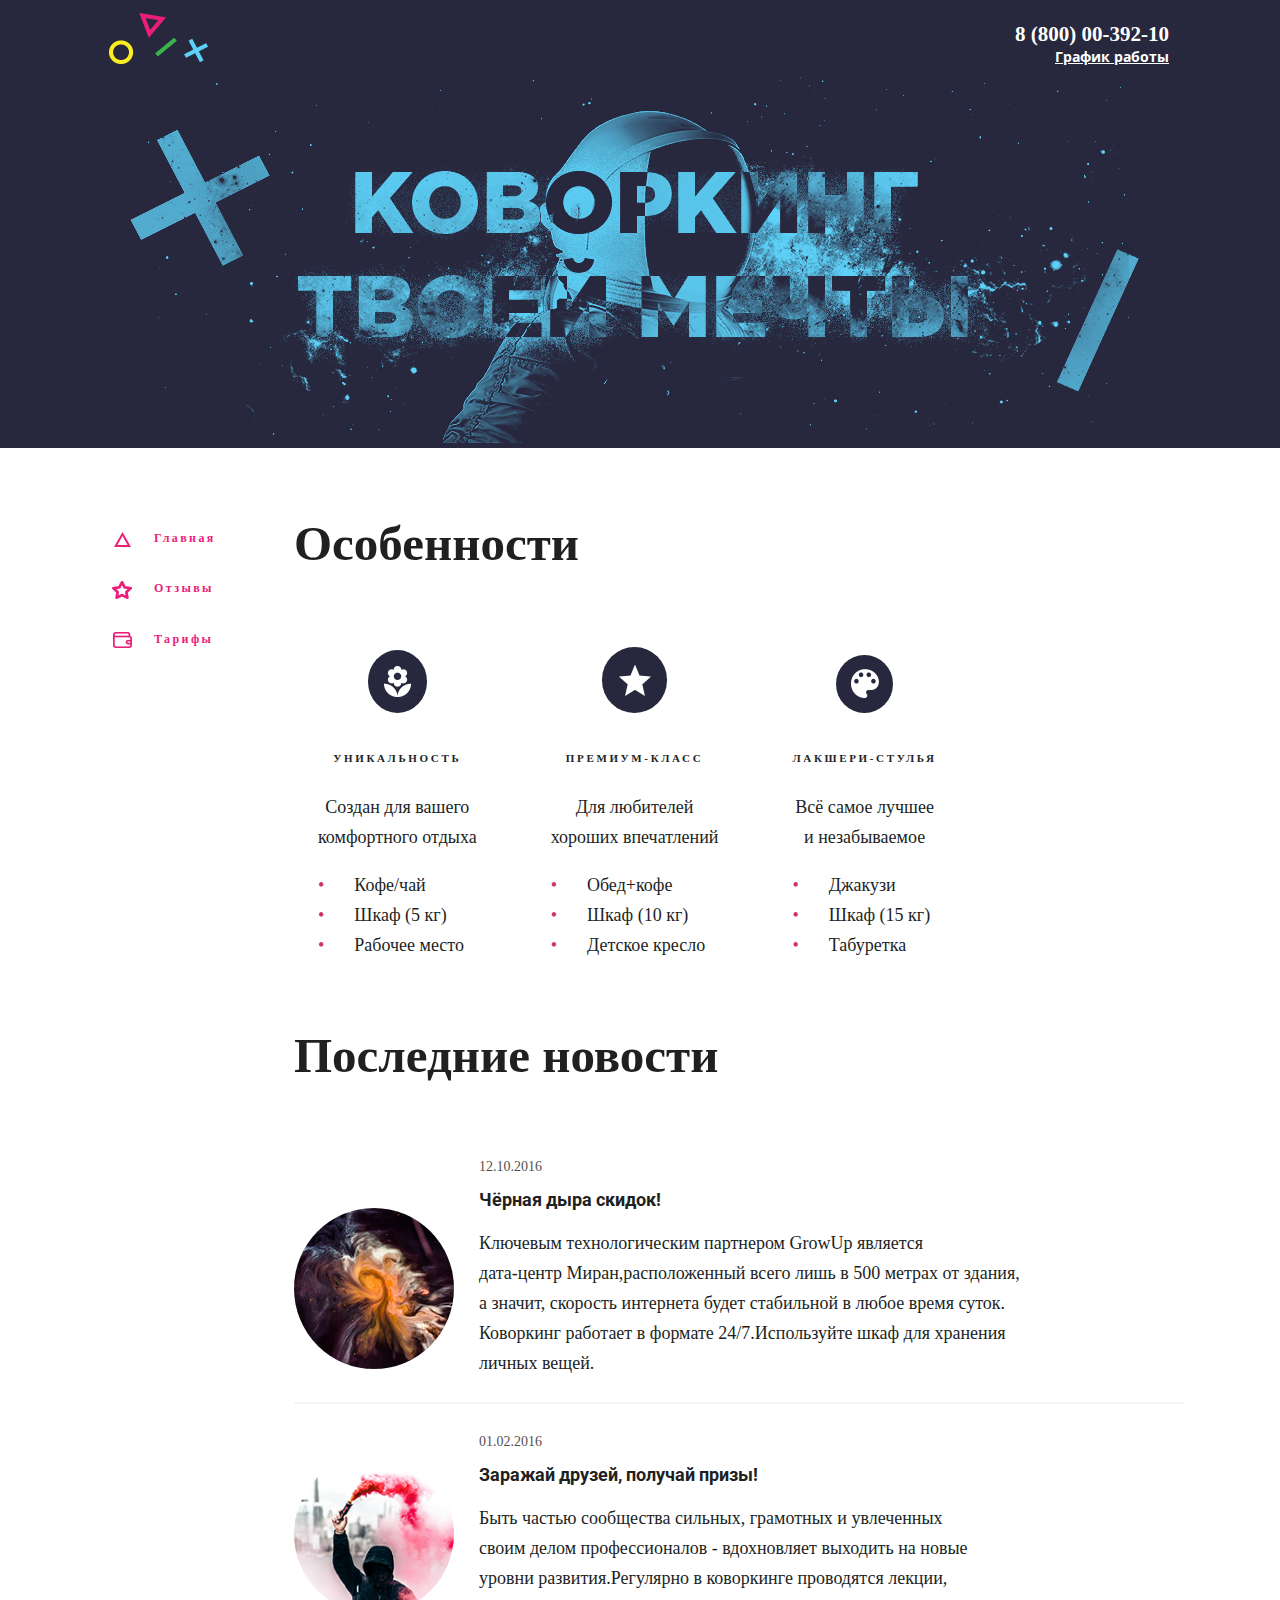
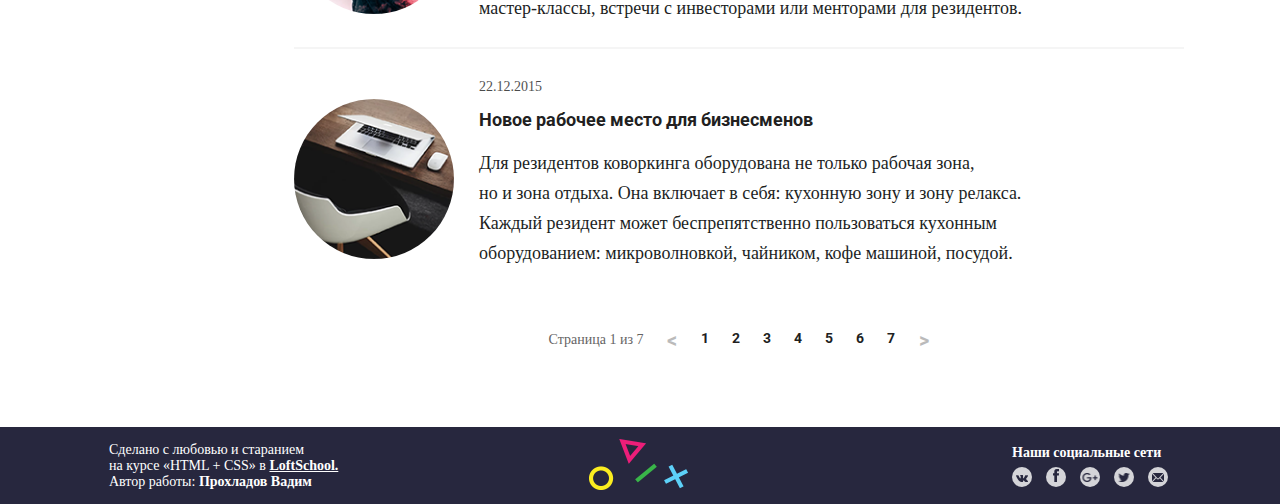
==== index.html @ 655ff0ff "Сверстал корректнее блок 'Особенености', шрифты подкл." ====
<!DOCTYPE html>
<html lang="ru">
<head>
	<meta charset="UTF-8">
	<link rel="stylesheet" href="main.css">
	<link href="https://fonts.googleapis.com/css?family=Open+Sans:400,700|Roboto:300,700&display=swap" rel="stylesheet">
	<link rel="stylesheet" href="fonts/GothaProBol.otf">
	<link rel="stylesheet" href="fonts/GothamProLight.ttf">
	
	<title>Coworking</title>
</head>
<body>
	<div class="wrapper">
		<!-- Начало хэдера -->
		<header class="header">

		<div class="container">

			<a href="" class="logo">
				<img src="img/logo-fig.png" alt="logo_gigure" class="header__logo">
			</a>

			<address class="contact-information">
				<div class="contact-information__phone">8 (800) 00-392-10</div>
				<div class="contact-information__schedule-work"><a href="#">График работы</a></div>
			</address>
			
			<div class="dream-preview">
				<img src="img/Banner.png" alt="picture_your_dream" class="dream-preview__picture">
			</div>

		</div>

		</header>
		<!-- Конец хэдера -->

		<div class="maincontent">
			<div class="container">
				<!-- Начало сайдбара -->
				<aside class="sidebar">
					<nav class="menu">
						<ul class="menu__list">
							<li class="menu__item"><a href="#" class="menu__text menu__text--icon--triangle">Главная</a></li>
							<li class="menu__item"><a href="#" class="menu__text menu__text--icon--star">Отзывы</a></li>
							<li class="menu__item"><a href="#" class="menu__text menu__text--icon--wallet">Тарифы</a></li>
						</ul>
					</nav>
				</aside>
				<!-- Конец сайдбара -->

				<div class="page">
					
					<!-- Секция Особенностей начало -->
					<div class="features">
						<h3 class="features__title title">Особенности</h3>


						<ul class="features__list">

							<li class="features__item">

								<div class="features__picture">
									<img src="img/flower.png" alt="flower" class="features__picture__icon">
								</div>

								<div class="features__description">
									<h4 class="features__description__subtitle">УНИКАЛЬНОСТЬ</h4>
									<p class="features__description__text">Создан для вашего <br> комфортного отдыха</p>
									<ul>
										<li class="features__description__list">Кофе/чай</li>
										<li class="features__description__list">Шкаф (5 кг)</li>
										<li class="features__description__list">Рабочее место</li>
									</ul>
								</div>

							</li>
							
							<li class="features__item">

									<div class="features__picture">
										<img src="img/star.png" alt="star" class="features__picture__icon">
									</div>
	
									<div class="features__description">
										<h4 class="features__description__subtitle">ПРЕМИУМ-КЛАСС</h4>
										<p class="features__description__text">Для любителей <br> хороших впечатлений</p>
										<ul>	
											<li class="features__description__list">Обед+кофе</li>
											<li class="features__description__list">Шкаф (10 кг)</li>
											<li class="features__description__list">Детское кресло</li>
										</ul>
									</div>
	
								</li>
								
							<li class="features__item">

									<div class="features__picture">
										<img src="img/palette.png" alt="palette" class="features__picture__icon">
									</div>
	
									<div class="features__description">
										<h4 class="features__description__subtitle">ЛАКШЕРИ-СТУЛЬЯ</h4>
										<p class="features__description__text">Всё самое лучшее <br> и незабываемое</p>
									<ul>
										<li class="features__description__list">Джакузи</li>
										<li class="features__description__list">Шкаф (15 кг)</li>
										<li class="features__description__list">Табуретка</li>
									</ul>
									</div>
	
							</li>

						</ul>
					</div>
				


					<!-- Лента новостей начало -->
					<div class="news">
						<h3 class="news__title title">Последние новости</h3>
						<ul class="news__list">

							<li class="news__item">
								<img src="img/news_picture_one.png" alt="black_hole" class="news__picture">
								<div class="news__desc">
									<div class="news__date">12.10.2016</div>
									<h3 class="news__subtitle">Чёрная дыра скидок!</h3>
									<p class="news__text">Ключевым технологическим партнером GrowUp является<br>  дата-центр Миран,расположенный всего лишь в 500 метрах от здания,<br>  а значит,  скорость интернета будет стабильной в любое время суток. <br> Коворкинг работает в формате 24/7.Используйте шкаф для хранения <br> личных вещей.</p>
								</div>
							</li>
							
							<hr class="news__line">

							<li class="news__item">
							<img src="img/news_picture_two.png" alt="smoke" class="news__picture">
							<div class="news__desc">
								<div class="news__date">01.02.2016</div>
								<h3 class="news__subtitle">Заражай друзей, получай призы!</h3>
								<p class="news__text">Быть частью сообщества сильных, грамотных и увлеченных<br>  своим делом профессионалов - вдохновляет выходить на новые<br> уровни развития.Регулярно в коворкинге проводятся лекции,<br> мастер-классы, встречи с инвесторами или менторами для резидентов.</p>
							</div>
							</li>

							<hr class="news__line">

							<li class="news__item">
							<img src="img/news_picture_three.png" alt="work_place" class="news__picture">
							<div class="news__desc">
								<div class="news__date">22.12.2015</div>
								<h3 class="news__subtitle">Новое рабочее место для бизнесменов</h3>
								<p class="news__text">Для резидентов коворкинга оборудована не только рабочая зона,<br> но и зона отдыха. Она включает в себя: кухонную зону и зону релакса.<br>
								Каждый резидент может беспрепятственно пользоваться кухонным<br> оборудованием: микроволновкой, чайником, кофе машиной, посудой.</p>
							</div>
							</li>
						</ul>
					</div>
				<!-- Лента новостей конец -->

					<div class="pagination">
             			<div class="pagination__display">Страница 1 из 7</div>

              			<div class="pagination__controlls">
               				<a href="#" class="pagination__prev"><</a>

               				<ul class="pagination__pages-item">
                  				<li class="pagination__pages-item"><a href="#" class="pagination__pages-link">1</a></li>

                  				<li class="pagination__pages-item">
                    				<a href="#" class="pagination__pages-link">2</a>
                  				</li>

                  				<li class="pagination__pages-item"><a href="#" class="pagination__pages-link">3</a></li>

                  				<li class="pagination__pages-item"><a href="#" class="pagination__pages-link">4</a></li>

                 				<li class="pagination__pages-item"><a href="#" class="pagination__pages-link">5</a></li>

                  				<li class="pagination__pages-item"><a href="#" class="pagination__pages-link">6</a></li>

                  				<li class="pagination__pages-item"><a href="#" class="pagination__pages-link">7</a></li>
                			</ul>
                
                			<a href="#" class="pagination__next">></a>
              			</div>	 

				</div>
			</div>
		</div>
		<!-- Футер сайта начало-->
		<footer class="footer">

			<div class="container">
				<div class="information">
					Сделано с любовью и старанием<br>
					на курсе «HTML + CSS» в <a href="#">LoftSchool.</a><br>
					Автор работы: <span class="information__author">Прохладов Вадим</span>
				</div>
				<a href="#" class="logo_two"><img src="img/logo-fig.png" alt="logo_gigure" class="footer__logo"></a>
				<div class="social">
					<div class="social__title">Наши социальные сети</div>
						<ul class="social__list">
							<li class="social__item"><a href="#" class="social__url"><img src="img/vk.png" alt="vkontakte" class="social_icon"></a></li>
							<li class="social__item"><a href="#" class="social__url"><img src="img/fb.png" alt="facebook" class="social_icon"></a></li>
							<li class="social__item"><a href="#" class="social__url"><img src="img/google.png" alt="google" class="social_icon"></a></li>
							<li class="social__item"><a href="#" class="social__url"><img src="img/twitter.png" alt="twitter" c
							lass="social_icon"></a></li>
							<li class="social__item"><a href="#" class="social__url"><img src="img/mail.png" alt="mail" class="social_icon"></a></li>
						</ul>
				</div>

			</div>

		</footer>
		<!-- Футер сайта конец-->
	</div>
</body>
</html>
---- main.css ----
*{
  margin: 0;
  padding: 0;
  box-sizing: border-box;
}
body{
  margin: 0;
  -webkit-font-smoothing:antialiased;
}
h3{
  margin: 0;
}
.header, .footer{
  background-color: #27273e;
  color: #fff;
}
.wrapper{
  color: #000;
  background-color: #fff;
}
.container{
  width: 1100px;
  margin: 0 auto;
}
.container{
  position: relative;
  min-height: 77px;
}
.logo{
  position: absolute;
  top:13px;
  left:19px;
}
.contact-information{
  position: absolute;
  right: 21px;
  top:22px;
  text-align: right;
  font-style: normal;
}
.contact-information__phone{
  font-family: "Gotham Pro";
  font-size:21px;
  font-weight: bold;
}
.contact-information__schedule-work{
  font-family:"Open Sans";
  font-size: 14px;
  font-weight: bold;
}
.contact-information__schedule-work>a{
  color:#fff;
}
.contact-information__schedule-work>a:hover{
  color:#ec1e79;
}
.dream-preview{
  padding-top: 77px;
}
.page, .sidebar{
  display: inline-block;
  vertical-align: top;
}
.page{
  width: 890px;
}
.sidebar{
  width: 200px;
}
.dream-preview{
  max-width: 100%;
}
.title{
  color:#221f1f;
  font-family: "Gotham Pro";
  font-weight: bold;
  font-size: 49px;
  margin-bottom: 75px;
}
.news__subtitle{
  font-family: "Roboto";
  font-size: 18px;
  color:#221f1f;
  font-weight: bold;
  margin-bottom: 18px;
}
.features{
  padding-top: 67px;
  margin-bottom: 67px;
}
 .features__list{
  color:#221f1f;
  list-style: none; 
}
.features__item{
  text-align: center;
  margin-left: 70px;
  display: inline-block;
}
.features__item:first-child{
  margin-left: 24px;
}
.features__picture{
  background-color: #27273e;
  display: inline-block;
  overflow: hidden;
  border-radius: 50%;
  padding: 10%; 
  margin-bottom: 35px;
}
.features__picture__icon{
  display: block;
  color: #fff;
  background-position: center;
}
.features__description__text{
  font-family: "Gotham Pro";
  font-size: 18px;
  line-height: 30px;
  text-align: center;
  padding: 0px;
  margin-bottom: 18px;
}
.features__description__subtitle{
  font-family: "Gotham Pro";
  font-weight: bold;
  font-size: 11px;
  letter-spacing: 2.64px;
  margin-bottom: 28px;
}
.features__description__list{
  font-family: "Gotham Pro";
  font-size: 18px;
  text-align: left;
  background-position: center;
  list-style: none;
  line-height: 1.67;
}
.features__description__list:before{
  font-size: 18px; 
  color:#cc3366;
  content: "•";
  padding-right: 30px;
}
.news__list{
  margin:0;
  list-style: none;
}
.news__picture{
  border-radius: 50%;
  display: inline-block;
  width: 160px;
}
.news__item{
  display: inline-block;
  min-width:  685px;
}
.news__item:last-child{
  margin-bottom: 60px;
}
.news__date{
  opacity: .7;
  font-family: "Roboto Light";
  font-size: 14px;
  margin-bottom: 14px;

}
.news__desc{
  min-width: 400px;
  display: inline-block;
  margin-left: 21px;
}
.news__text{
  font-family: "Roboto Light";
  font-size: 18px;
  color:#221f1f;
  line-height:30px;
  margin-bottom: 0;
}
.footer{
  background-color: #27273e;
  color: #fff;
}
.footer__logo{
  display: inline-block;
  text-align: center;
}
.social{
  display: inline-block;
}
.menu__text{
  font-family: "Gotham Pro";
  font-weight: bold;
  font-size: 12px;
  letter-spacing: 2.4px;
  text-decoration: none;
  color: #ec1e79;
  transition-duration: 1.0s color;
}
.menu__list{
  margin-top: 80px;
  margin-left: 20px;
  padding-left: 0px;
  list-style: none;
}
.menu__text:before{
  content: "";
  display: inline-block;
  vertical-align: middle;
  width: 24px;
  height: 18px;
  background: no-repeat center center;
  margin-right: 20px;
}
.menu__text--icon--triangle:before{
  transition-duration: .7s;
  background-image: url(img/icon_triangle.png);
}
.menu__text--icon--triangle:hover:before{
  transition-duration: .5s;
  background-image: url(img/icon_triangle-hover.png);
}
.menu__text--icon--star:before{
  transition-duration: .5s;
  background-image: url(img/feed_icon.png);
}
.menu__text--icon--star:hover:before{
  transition-duration: .5s;
  background-image: url(img/feed_icon-hover.png);
}
.menu__text--icon--wallet:hover:before{
  transition-duration: .5s;
  background-image: url(img/icon_wallet-hover.png);
}
.menu__text--icon--wallet:before{
  transition-duration: .5s;
  background-image: url(img/icon_wallet.png);
}
.menu__text:hover{
  text-decoration: underline;
  color: #000000;
  transition-duration: .5s;
}
.menu__item{
  margin-bottom: 30px;
}
.menu__item:last-child{
  margin-bottom: 0px;
}
.pagination{
  text-align: center;
  margin-bottom: 75px;
}
.pagination__display{
  display: inline-block;
  vertical-align: middle;
  font-family: "Roboto Light";
  font-size: 14px;
  color:#656464;

}
.pagination__controlls{
  display: inline-block;
}
.pagination__pages-item{
  display: inline-block;
  font-family:"Roboto";
  font-weight: bold;
  font-size: 14px;
  margin-left: 20px;
}
.pagination__pages-item:first-child{
 margin-left: 0;
}
.pagination__prev{
  margin-left: 20px;
}
.pagination__next{
  margin-left: 20px;
}
.pagination__prev, .pagination__next{
  display: inline-block;
  text-decoration: none;
  font-family:"Roboto";
  font-weight: bold;
  color:#221f1f;
  opacity: .3;
  font-size: 20px;
  vertical-align: middle;
}
.pagination__prev:hover, .pagination__next:hover{
  display: inline-block;
  text-decoration: none;
  font-family:"Roboto";
  font-weight: bold;
  color:#221f1f;
  opacity: 1;
}
.pagination__pagexs-list{
  margin-left:18px;
  padding:0;
}
.pagination__pages-link{
  text-decoration: none;
  color:#221f1f;
}

.pagination__pages-link:hover{
  padding: 15px 18px;
  background-color: #27273e;
  color:#fff;
  border-radius: 4px;
}
.footer{
  min-height: 77px;
}
.information{
  font-family: "Gotham Pro light";
  font-size: 14px;
  position: absolute;
  left: 19px;
  top: 15px;
  display: inline-block;
}
.information>a{

  color:#fff;
  font-weight: bold;
}
.information__author{
  font-weight: bold;
}
.social{
  text-align: left;
  position: absolute;
  right: 22px;
  top:18px;
  font-weight: bold;
}
.social__item{
  position: relative;
  display: inline-block;
}
.logo_two{
  top:12px;
  right: 502px;
  position: absolute;
}
.social__title{
  font-family: "Gotham Pro";
  font-weight: bold;
  font-size: 14px;
  margin-bottom: 6px;

}
.social__item{
  text-align: center;
  margin-left: 10px;
  display: inline-block;
  background-color: #d4d4d8;
  min-height: 20px;
  min-width: 20px;
  border-radius: 50px;
}
.social__item:first-child{
  margin-left: 0px;
}
.social__item:hover{
  background-color: #cc3366;
}
.social__url{
  position: absolute;
  top: 50%;
  left: 50%;
  transform: translate(-50%, -50%);
}
.news__line {
  border: 0px;
  margin-top: 24px;
  height: 2px;
  background-color: #f5f5f5;
  margin-bottom: 30px;
}
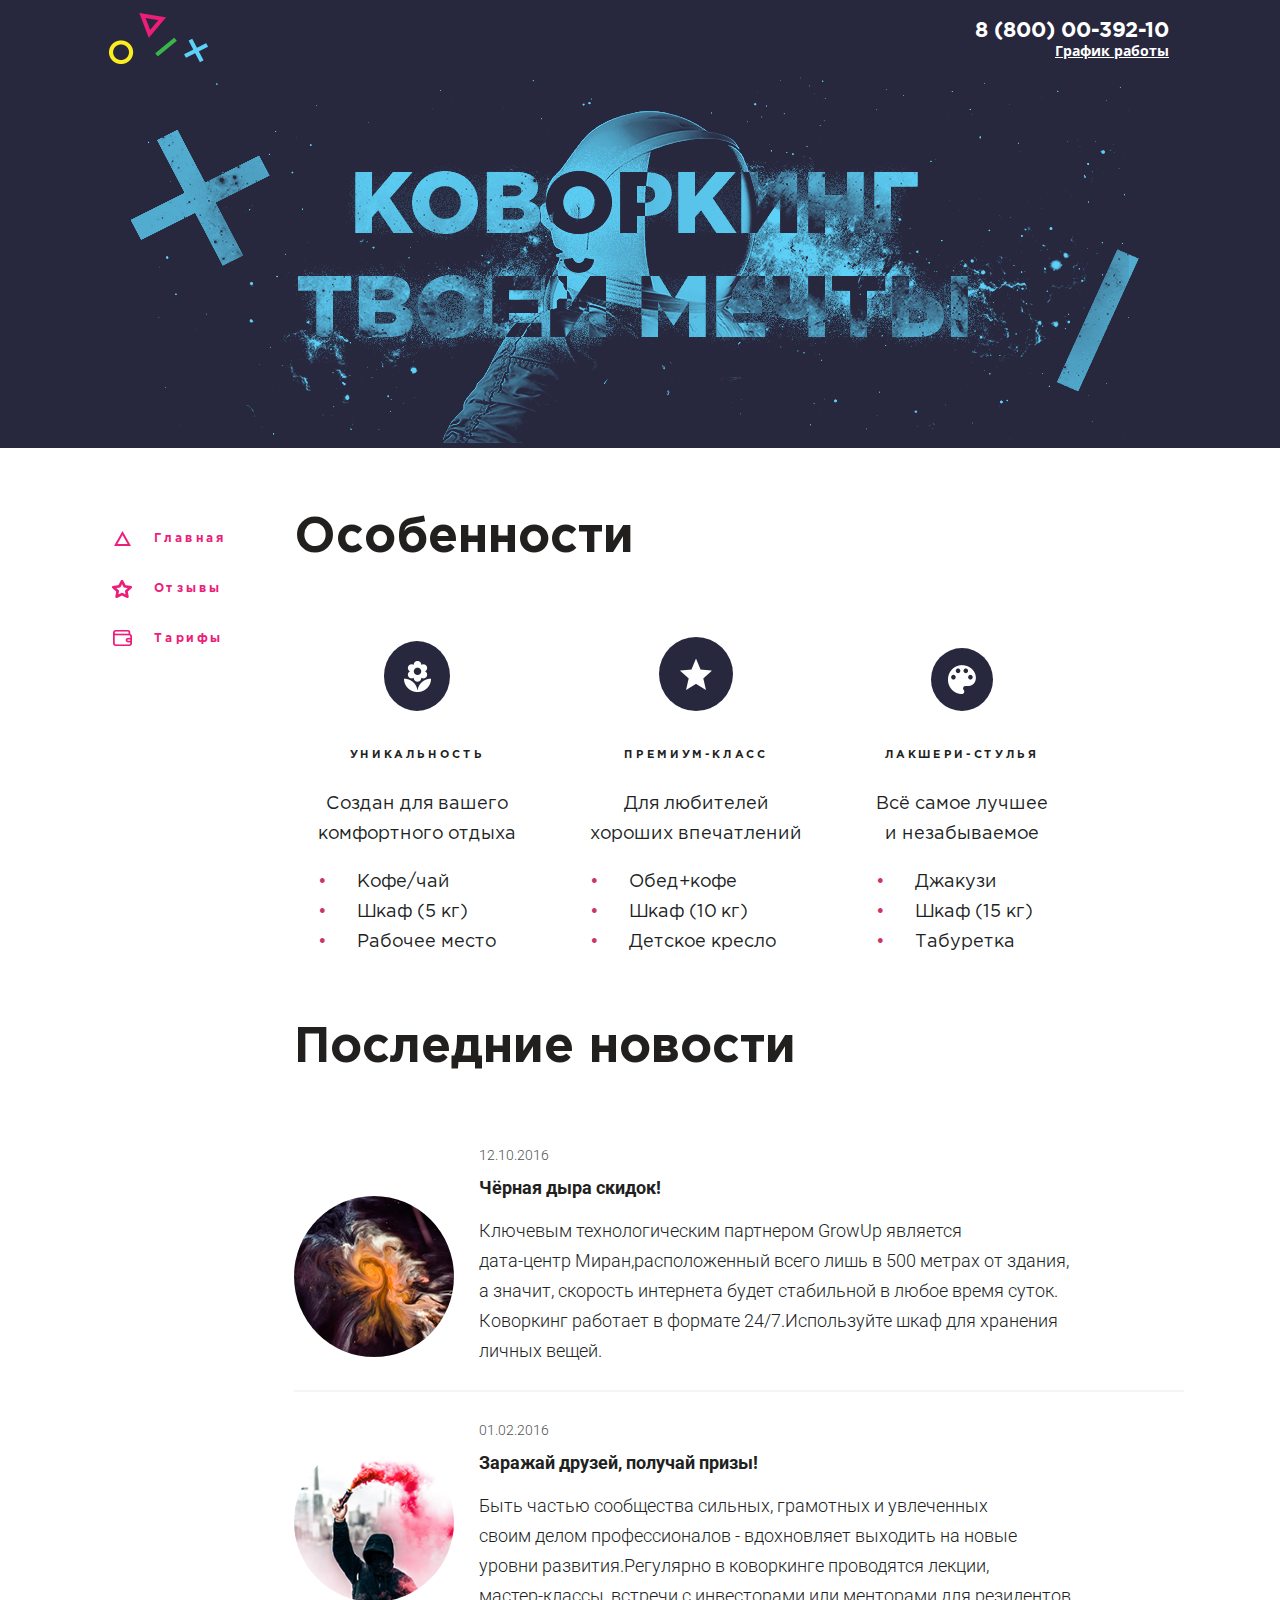
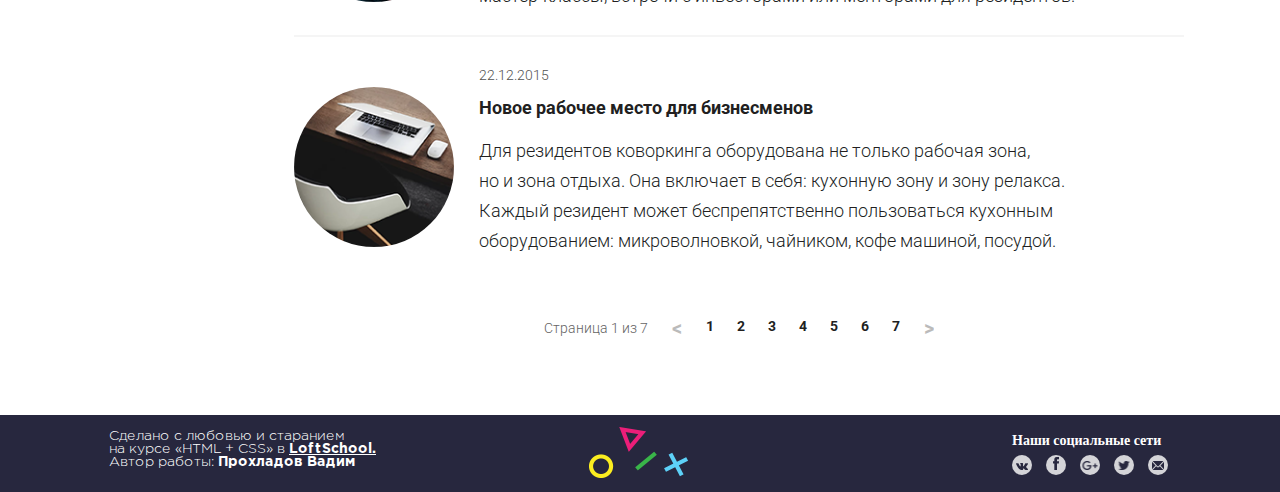
==== commit 5f6b4409: "Редактирование подкл. шрифтов" ====
--- a/index.html
+++ b/index.html
@@ -3,10 +3,7 @@
 <head>
 	<meta charset="UTF-8">
 	<link rel="stylesheet" href="main.css">
-	<link href="https://fonts.googleapis.com/css?family=Open+Sans:400,700|Roboto:300,700&display=swap" rel="stylesheet">
-	<link rel="stylesheet" href="fonts/GothaProBol.otf">
-	<link rel="stylesheet" href="fonts/GothamProLight.ttf">
-	
+	<link href="https://fonts.googleapis.com/css?family=Open+Sans:700|Roboto:300&display=swap" rel="stylesheet">
 	<title>Coworking</title>
 </head>
 <body>
--- a/main.css
+++ b/main.css
@@ -1,3 +1,22 @@
+@font-face {
+	font-family: 'Gotham Pro';
+	src: url('fonts/GothamPro-Bold.woff') format('woff');
+	font-weight: bold;
+	font-style: normal;
+}
+@font-face {
+	font-family: 'Gotham Pro';
+	src: url('fonts/GothamPro-Light.woff') format('woff');
+	font-weight: 300;
+	font-style: normal; 
+}
+@font-face {
+	font-family: 'Gotham Pro';
+	src: url('fonts/GothamPro.woff') format('woff');
+	font-weight: normal;
+	font-style: normal;
+}
+
 *{
   margin: 0;
   padding: 0;
@@ -39,7 +58,7 @@
   font-style: normal;
 }
 .contact-information__phone{
-  font-family: "Gotham Pro";
+  font-family: "Gotham Pro", sans-serif;
   font-size:21px;
   font-weight: bold;
 }
@@ -72,7 +91,7 @@
 }
 .title{
   color:#221f1f;
-  font-family: "Gotham Pro";
+  font-family: "Gotham Pro", sans-serif;
   font-weight: bold;
   font-size: 49px;
   margin-bottom: 75px;
@@ -114,7 +133,7 @@
   background-position: center;
 }
 .features__description__text{
-  font-family: "Gotham Pro";
+  font-family: "Gotham Pro", sans-serif;
   font-size: 18px;
   line-height: 30px;
   text-align: center;
@@ -122,14 +141,14 @@
   margin-bottom: 18px;
 }
 .features__description__subtitle{
-  font-family: "Gotham Pro";
+  font-family: "Gotham Pro", sans-serif;
   font-weight: bold;
   font-size: 11px;
   letter-spacing: 2.64px;
   margin-bottom: 28px;
 }
 .features__description__list{
-  font-family: "Gotham Pro";
+  font-family: "Gotham Pro", sans-serif;
   font-size: 18px;
   text-align: left;
   background-position: center;
@@ -160,7 +179,8 @@
 }
 .news__date{
   opacity: .7;
-  font-family: "Roboto Light";
+  font-family: "Roboto";
+  font-weight: 300;
   font-size: 14px;
   margin-bottom: 14px;
 
@@ -171,7 +191,8 @@
   margin-left: 21px;
 }
 .news__text{
-  font-family: "Roboto Light";
+  font-family: "Roboto";
+  font-weight: 300;
   font-size: 18px;
   color:#221f1f;
   line-height:30px;
@@ -189,7 +210,7 @@
   display: inline-block;
 }
 .menu__text{
-  font-family: "Gotham Pro";
+  font-family: "Gotham Pro", sans-serif;
   font-weight: bold;
   font-size: 12px;
   letter-spacing: 2.4px;
@@ -254,7 +275,8 @@
 .pagination__display{
   display: inline-block;
   vertical-align: middle;
-  font-family: "Roboto Light";
+  font-family: "Roboto";
+  font-weight: 300;
   font-size: 14px;
   color:#656464;
 
@@ -315,7 +337,8 @@
   min-height: 77px;
 }
 .information{
-  font-family: "Gotham Pro light";
+  font-family: "Gotham Pro", sans-serif;
+  font-weight: 300;
   font-size: 14px;
   position: absolute;
   left: 19px;
@@ -347,7 +370,7 @@
   position: absolute;
 }
 .social__title{
-  font-family: "Gotham Pro";
+  font-family: "Gotham Pro, sans-serif";
   font-weight: bold;
   font-size: 14px;
   margin-bottom: 6px;
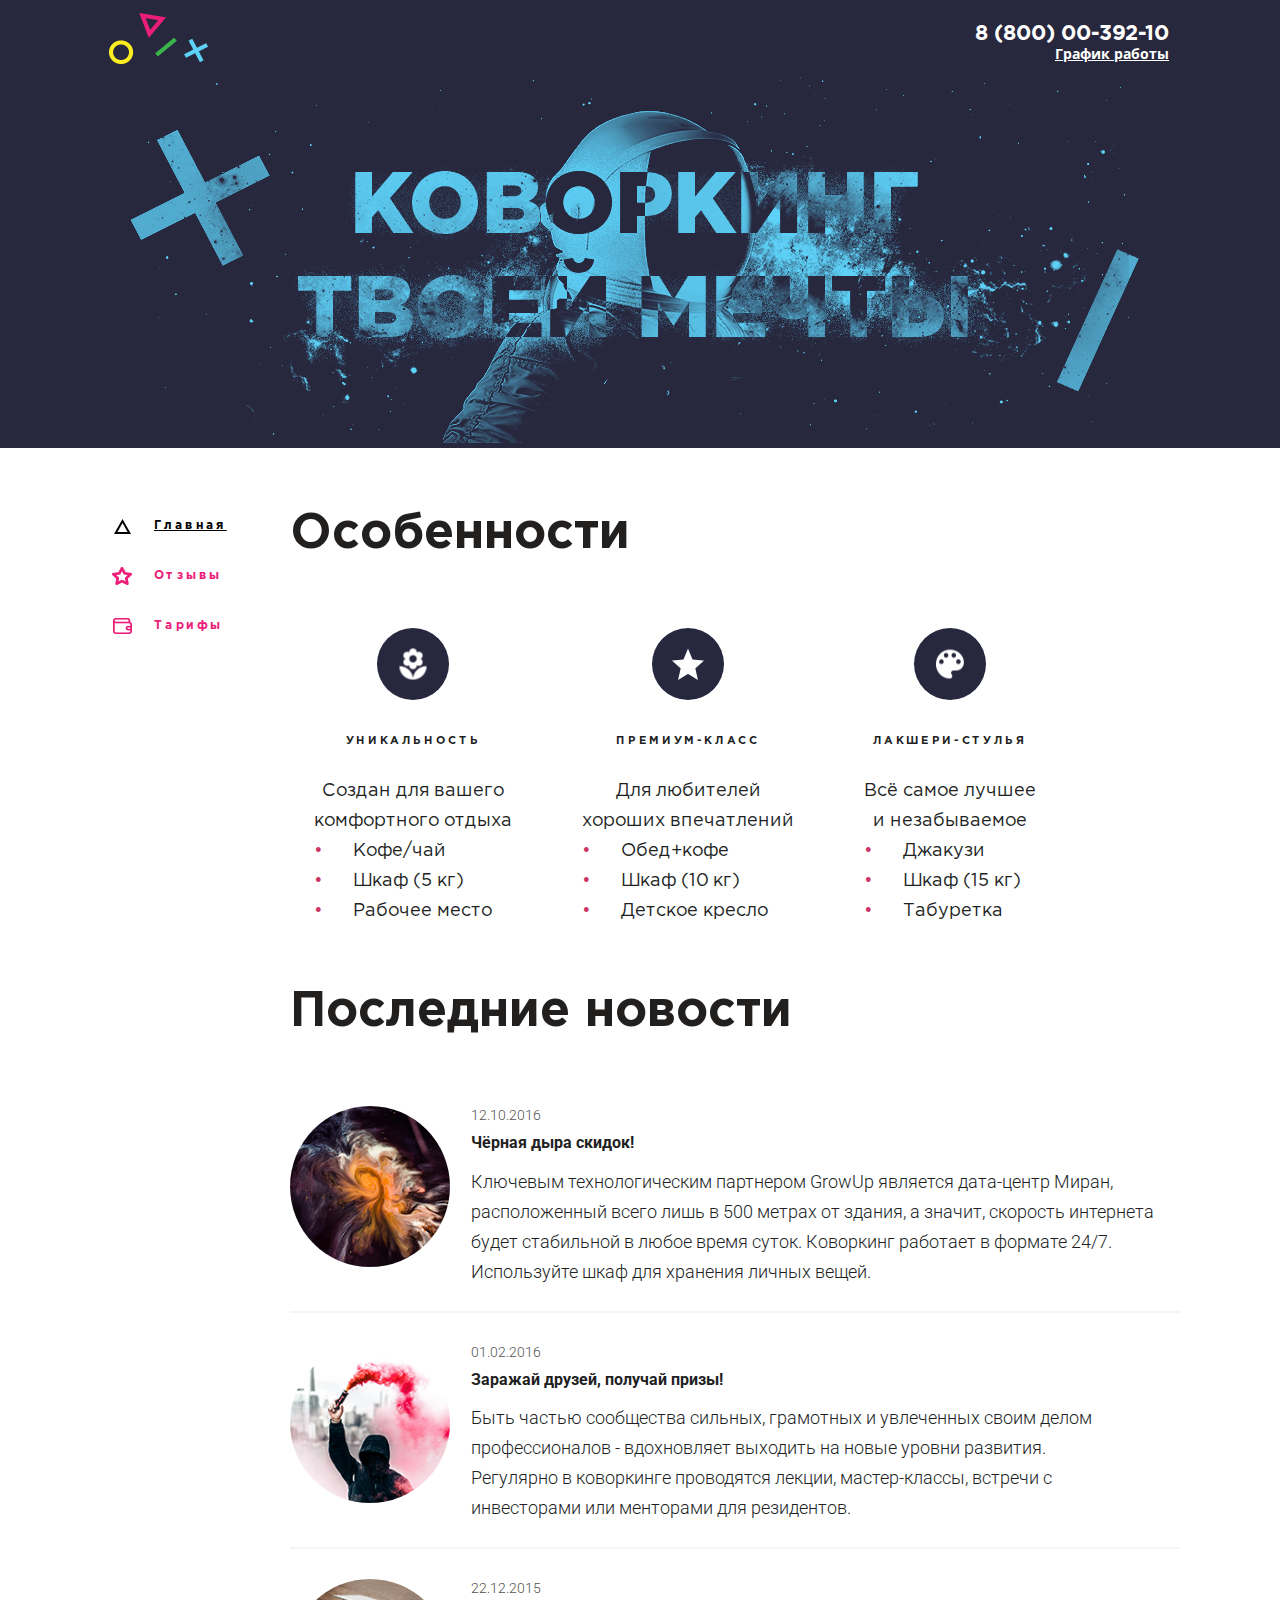
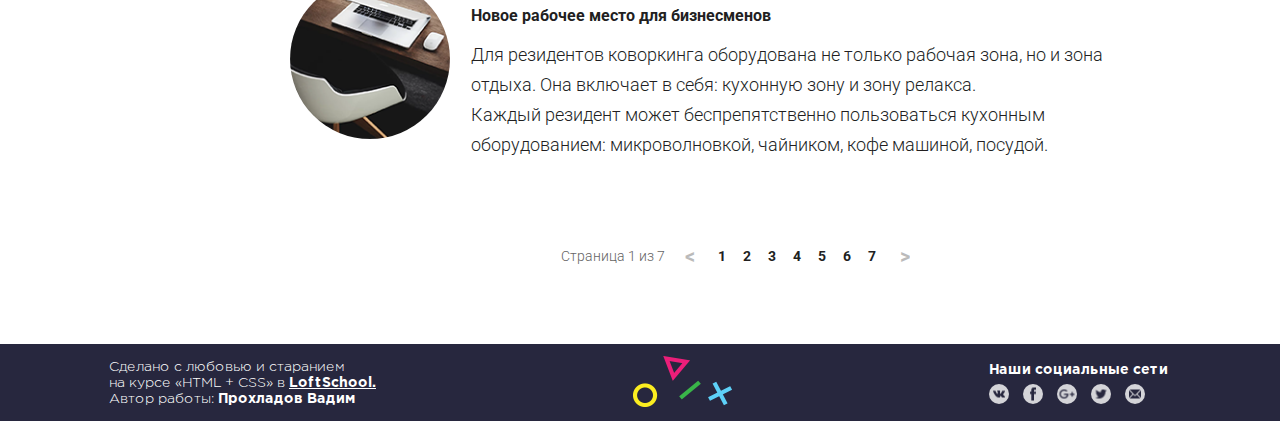
==== commit 18088663: "index rename" ====
--- a/index.html
+++ b/index.html
@@ -3,6 +3,7 @@
 <head>
 	<meta charset="UTF-8">
 	<link rel="stylesheet" href="main.css">
+	<meta name="viewport" content="width=1100, initial-scale=1.0">
 	<link href="https://fonts.googleapis.com/css?family=Open+Sans:700|Roboto:300&display=swap" rel="stylesheet">
 	<title>Coworking</title>
 </head>
@@ -21,10 +22,6 @@
 				<div class="contact-information__phone">8 (800) 00-392-10</div>
 				<div class="contact-information__schedule-work"><a href="#">График работы</a></div>
 			</address>
-			
-			<div class="dream-preview">
-				<img src="img/Banner.png" alt="picture_your_dream" class="dream-preview__picture">
-			</div>
 
 		</div>
 
@@ -32,14 +29,18 @@
 		<!-- Конец хэдера -->
 
 		<div class="maincontent">
+			<div class="dream-preview">
+					<img src="img/Banner.png" alt="picture_your_dream" class="dream-preview__picture">
+			</div>
+			
 			<div class="container">
 				<!-- Начало сайдбара -->
 				<aside class="sidebar">
 					<nav class="menu">
 						<ul class="menu__list">
-							<li class="menu__item"><a href="#" class="menu__text menu__text--icon--triangle">Главная</a></li>
-							<li class="menu__item"><a href="#" class="menu__text menu__text--icon--star">Отзывы</a></li>
-							<li class="menu__item"><a href="#" class="menu__text menu__text--icon--wallet">Тарифы</a></li>
+							<li class="menu__item"><a href="index.html" class="menu__text menu__text--active menu__text--icon--triangle menu__text--icon--triangle--active">Главная</a></li>
+							<li class="menu__item"><a href="comments.html" class="menu__text menu__text--icon--star">Отзывы</a></li>
+							<li class="menu__item"><a href="prices.html" class="menu__text menu__text--icon--wallet">Тарифы</a></li>
 						</ul>
 					</nav>
 				</aside>
@@ -123,29 +124,25 @@
 								<div class="news__desc">
 									<div class="news__date">12.10.2016</div>
 									<h3 class="news__subtitle">Чёрная дыра скидок!</h3>
-									<p class="news__text">Ключевым технологическим партнером GrowUp является<br>  дата-центр Миран,расположенный всего лишь в 500 метрах от здания,<br>  а значит,  скорость интернета будет стабильной в любое время суток. <br> Коворкинг работает в формате 24/7.Используйте шкаф для хранения <br> личных вещей.</p>
+									<p class="news__text">Ключевым технологическим партнером GrowUp является дата-центр Миран, <br>расположенный всего лишь в 500 метрах от здания, а значит, скорость интернета<br> будет стабильной в любое время суток. Коворкинг работает в формате 24/7.<br>Используйте шкаф для хранения личных вещей.</p>
 								</div>
 							</li>
-							
-							<hr class="news__line">
 
 							<li class="news__item">
 							<img src="img/news_picture_two.png" alt="smoke" class="news__picture">
 							<div class="news__desc">
 								<div class="news__date">01.02.2016</div>
 								<h3 class="news__subtitle">Заражай друзей, получай призы!</h3>
-								<p class="news__text">Быть частью сообщества сильных, грамотных и увлеченных<br>  своим делом профессионалов - вдохновляет выходить на новые<br> уровни развития.Регулярно в коворкинге проводятся лекции,<br> мастер-классы, встречи с инвесторами или менторами для резидентов.</p>
+								<p class="news__text">Быть частью сообщества сильных, грамотных и увлеченных своим делом<br>профессионалов - вдохновляет выходить на новые уровни развития.<br>Регулярно в коворкинге проводятся лекции, мастер-классы, встречи с<br> инвесторами или менторами для резидентов.</p>
 							</div>
 							</li>
-
-							<hr class="news__line">
 
 							<li class="news__item">
 							<img src="img/news_picture_three.png" alt="work_place" class="news__picture">
 							<div class="news__desc">
 								<div class="news__date">22.12.2015</div>
 								<h3 class="news__subtitle">Новое рабочее место для бизнесменов</h3>
-								<p class="news__text">Для резидентов коворкинга оборудована не только рабочая зона,<br> но и зона отдыха. Она включает в себя: кухонную зону и зону релакса.<br>
+								<p class="news__text">Для резидентов коворкинга оборудована не только рабочая зона, но и зона<br> отдыха. Она включает в себя: кухонную зону и зону релакса.<br>
 								Каждый резидент может беспрепятственно пользоваться кухонным<br> оборудованием: микроволновкой, чайником, кофе машиной, посудой.</p>
 							</div>
 							</li>
@@ -199,8 +196,7 @@
 							<li class="social__item"><a href="#" class="social__url"><img src="img/vk.png" alt="vkontakte" class="social_icon"></a></li>
 							<li class="social__item"><a href="#" class="social__url"><img src="img/fb.png" alt="facebook" class="social_icon"></a></li>
 							<li class="social__item"><a href="#" class="social__url"><img src="img/google.png" alt="google" class="social_icon"></a></li>
-							<li class="social__item"><a href="#" class="social__url"><img src="img/twitter.png" alt="twitter" c
-							lass="social_icon"></a></li>
+							<li class="social__item"><a href="#" class="social__url"><img src="img/twitter.png" alt="twitter" class="social_icon"></a></li>
 							<li class="social__item"><a href="#" class="social__url"><img src="img/mail.png" alt="mail" class="social_icon"></a></li>
 						</ul>
 				</div>
--- a/main.css
+++ b/main.css
@@ -1,406 +1,14 @@
-@font-face {
-	font-family: 'Gotham Pro';
-	src: url('fonts/GothamPro-Bold.woff') format('woff');
-	font-weight: bold;
-	font-style: normal;
-}
-@font-face {
-	font-family: 'Gotham Pro';
-	src: url('fonts/GothamPro-Light.woff') format('woff');
-	font-weight: 300;
-	font-style: normal; 
-}
-@font-face {
-	font-family: 'Gotham Pro';
-	src: url('fonts/GothamPro.woff') format('woff');
-	font-weight: normal;
-	font-style: normal;
-}
-
-*{
-  margin: 0;
-  padding: 0;
-  box-sizing: border-box;
-}
-body{
-  margin: 0;
-  -webkit-font-smoothing:antialiased;
-}
-h3{
-  margin: 0;
-}
-.header, .footer{
-  background-color: #27273e;
-  color: #fff;
-}
-.wrapper{
-  color: #000;
-  background-color: #fff;
-}
-.container{
-  width: 1100px;
-  margin: 0 auto;
-}
-.container{
-  position: relative;
-  min-height: 77px;
-}
-.logo{
-  position: absolute;
-  top:13px;
-  left:19px;
-}
-.contact-information{
-  position: absolute;
-  right: 21px;
-  top:22px;
-  text-align: right;
-  font-style: normal;
-}
-.contact-information__phone{
-  font-family: "Gotham Pro", sans-serif;
-  font-size:21px;
-  font-weight: bold;
-}
-.contact-information__schedule-work{
-  font-family:"Open Sans";
-  font-size: 14px;
-  font-weight: bold;
-}
-.contact-information__schedule-work>a{
-  color:#fff;
-}
-.contact-information__schedule-work>a:hover{
-  color:#ec1e79;
-}
-.dream-preview{
-  padding-top: 77px;
-}
-.page, .sidebar{
-  display: inline-block;
-  vertical-align: top;
-}
-.page{
-  width: 890px;
-}
-.sidebar{
-  width: 200px;
-}
-.dream-preview{
-  max-width: 100%;
-}
-.title{
-  color:#221f1f;
-  font-family: "Gotham Pro", sans-serif;
-  font-weight: bold;
-  font-size: 49px;
-  margin-bottom: 75px;
-}
-.news__subtitle{
-  font-family: "Roboto";
-  font-size: 18px;
-  color:#221f1f;
-  font-weight: bold;
-  margin-bottom: 18px;
-}
-.features{
-  padding-top: 67px;
-  margin-bottom: 67px;
-}
- .features__list{
-  color:#221f1f;
-  list-style: none; 
-}
-.features__item{
-  text-align: center;
-  margin-left: 70px;
-  display: inline-block;
-}
-.features__item:first-child{
-  margin-left: 24px;
-}
-.features__picture{
-  background-color: #27273e;
-  display: inline-block;
-  overflow: hidden;
-  border-radius: 50%;
-  padding: 10%; 
-  margin-bottom: 35px;
-}
-.features__picture__icon{
-  display: block;
-  color: #fff;
-  background-position: center;
-}
-.features__description__text{
-  font-family: "Gotham Pro", sans-serif;
-  font-size: 18px;
-  line-height: 30px;
-  text-align: center;
-  padding: 0px;
-  margin-bottom: 18px;
-}
-.features__description__subtitle{
-  font-family: "Gotham Pro", sans-serif;
-  font-weight: bold;
-  font-size: 11px;
-  letter-spacing: 2.64px;
-  margin-bottom: 28px;
-}
-.features__description__list{
-  font-family: "Gotham Pro", sans-serif;
-  font-size: 18px;
-  text-align: left;
-  background-position: center;
-  list-style: none;
-  line-height: 1.67;
-}
-.features__description__list:before{
-  font-size: 18px; 
-  color:#cc3366;
-  content: "•";
-  padding-right: 30px;
-}
-.news__list{
-  margin:0;
-  list-style: none;
-}
-.news__picture{
-  border-radius: 50%;
-  display: inline-block;
-  width: 160px;
-}
-.news__item{
-  display: inline-block;
-  min-width:  685px;
-}
-.news__item:last-child{
-  margin-bottom: 60px;
-}
-.news__date{
-  opacity: .7;
-  font-family: "Roboto";
-  font-weight: 300;
-  font-size: 14px;
-  margin-bottom: 14px;
-
-}
-.news__desc{
-  min-width: 400px;
-  display: inline-block;
-  margin-left: 21px;
-}
-.news__text{
-  font-family: "Roboto";
-  font-weight: 300;
-  font-size: 18px;
-  color:#221f1f;
-  line-height:30px;
-  margin-bottom: 0;
-}
-.footer{
-  background-color: #27273e;
-  color: #fff;
-}
-.footer__logo{
-  display: inline-block;
-  text-align: center;
-}
-.social{
-  display: inline-block;
-}
-.menu__text{
-  font-family: "Gotham Pro", sans-serif;
-  font-weight: bold;
-  font-size: 12px;
-  letter-spacing: 2.4px;
-  text-decoration: none;
-  color: #ec1e79;
-  transition-duration: 1.0s color;
-}
-.menu__list{
-  margin-top: 80px;
-  margin-left: 20px;
-  padding-left: 0px;
-  list-style: none;
-}
-.menu__text:before{
-  content: "";
-  display: inline-block;
-  vertical-align: middle;
-  width: 24px;
-  height: 18px;
-  background: no-repeat center center;
-  margin-right: 20px;
-}
-.menu__text--icon--triangle:before{
-  transition-duration: .7s;
-  background-image: url(img/icon_triangle.png);
-}
-.menu__text--icon--triangle:hover:before{
-  transition-duration: .5s;
-  background-image: url(img/icon_triangle-hover.png);
-}
-.menu__text--icon--star:before{
-  transition-duration: .5s;
-  background-image: url(img/feed_icon.png);
-}
-.menu__text--icon--star:hover:before{
-  transition-duration: .5s;
-  background-image: url(img/feed_icon-hover.png);
-}
-.menu__text--icon--wallet:hover:before{
-  transition-duration: .5s;
-  background-image: url(img/icon_wallet-hover.png);
-}
-.menu__text--icon--wallet:before{
-  transition-duration: .5s;
-  background-image: url(img/icon_wallet.png);
-}
-.menu__text:hover{
-  text-decoration: underline;
-  color: #000000;
-  transition-duration: .5s;
-}
-.menu__item{
-  margin-bottom: 30px;
-}
-.menu__item:last-child{
-  margin-bottom: 0px;
-}
-.pagination{
-  text-align: center;
-  margin-bottom: 75px;
-}
-.pagination__display{
-  display: inline-block;
-  vertical-align: middle;
-  font-family: "Roboto";
-  font-weight: 300;
-  font-size: 14px;
-  color:#656464;
-
-}
-.pagination__controlls{
-  display: inline-block;
-}
-.pagination__pages-item{
-  display: inline-block;
-  font-family:"Roboto";
-  font-weight: bold;
-  font-size: 14px;
-  margin-left: 20px;
-}
-.pagination__pages-item:first-child{
- margin-left: 0;
-}
-.pagination__prev{
-  margin-left: 20px;
-}
-.pagination__next{
-  margin-left: 20px;
-}
-.pagination__prev, .pagination__next{
-  display: inline-block;
-  text-decoration: none;
-  font-family:"Roboto";
-  font-weight: bold;
-  color:#221f1f;
-  opacity: .3;
-  font-size: 20px;
-  vertical-align: middle;
-}
-.pagination__prev:hover, .pagination__next:hover{
-  display: inline-block;
-  text-decoration: none;
-  font-family:"Roboto";
-  font-weight: bold;
-  color:#221f1f;
-  opacity: 1;
-}
-.pagination__pagexs-list{
-  margin-left:18px;
-  padding:0;
-}
-.pagination__pages-link{
-  text-decoration: none;
-  color:#221f1f;
-}
-
-.pagination__pages-link:hover{
-  padding: 15px 18px;
-  background-color: #27273e;
-  color:#fff;
-  border-radius: 4px;
-}
-.footer{
-  min-height: 77px;
-}
-.information{
-  font-family: "Gotham Pro", sans-serif;
-  font-weight: 300;
-  font-size: 14px;
-  position: absolute;
-  left: 19px;
-  top: 15px;
-  display: inline-block;
-}
-.information>a{
-
-  color:#fff;
-  font-weight: bold;
-}
-.information__author{
-  font-weight: bold;
-}
-.social{
-  text-align: left;
-  position: absolute;
-  right: 22px;
-  top:18px;
-  font-weight: bold;
-}
-.social__item{
-  position: relative;
-  display: inline-block;
-}
-.logo_two{
-  top:12px;
-  right: 502px;
-  position: absolute;
-}
-.social__title{
-  font-family: "Gotham Pro, sans-serif";
-  font-weight: bold;
-  font-size: 14px;
-  margin-bottom: 6px;
-
-}
-.social__item{
-  text-align: center;
-  margin-left: 10px;
-  display: inline-block;
-  background-color: #d4d4d8;
-  min-height: 20px;
-  min-width: 20px;
-  border-radius: 50px;
-}
-.social__item:first-child{
-  margin-left: 0px;
-}
-.social__item:hover{
-  background-color: #cc3366;
-}
-.social__url{
-  position: absolute;
-  top: 50%;
-  left: 50%;
-  transform: translate(-50%, -50%);
-}
-.news__line {
-  border: 0px;
-  margin-top: 24px;
-  height: 2px;
-  background-color: #f5f5f5;
-  margin-bottom: 30px;
-}
+@import url('css/layout/font.css');
+@import url('css/layout/normalize.css');
+@import url('css/layout/base.css');
+@import url('css/block/header.css');
+@import url('css/block/logo.css');
+@import url('css/block/contact_information.css');
+@import url('css/block/dream-preview.css');
+@import url('css/block/nav.css');
+@import url('css/block/features.css');
+@import url('css/block/news.css');
+@import url('css/block/pagination.css');
+@import url('css/block/footer.css');
+@import url('css/block/information.css');
+@import url('css/block/social.css');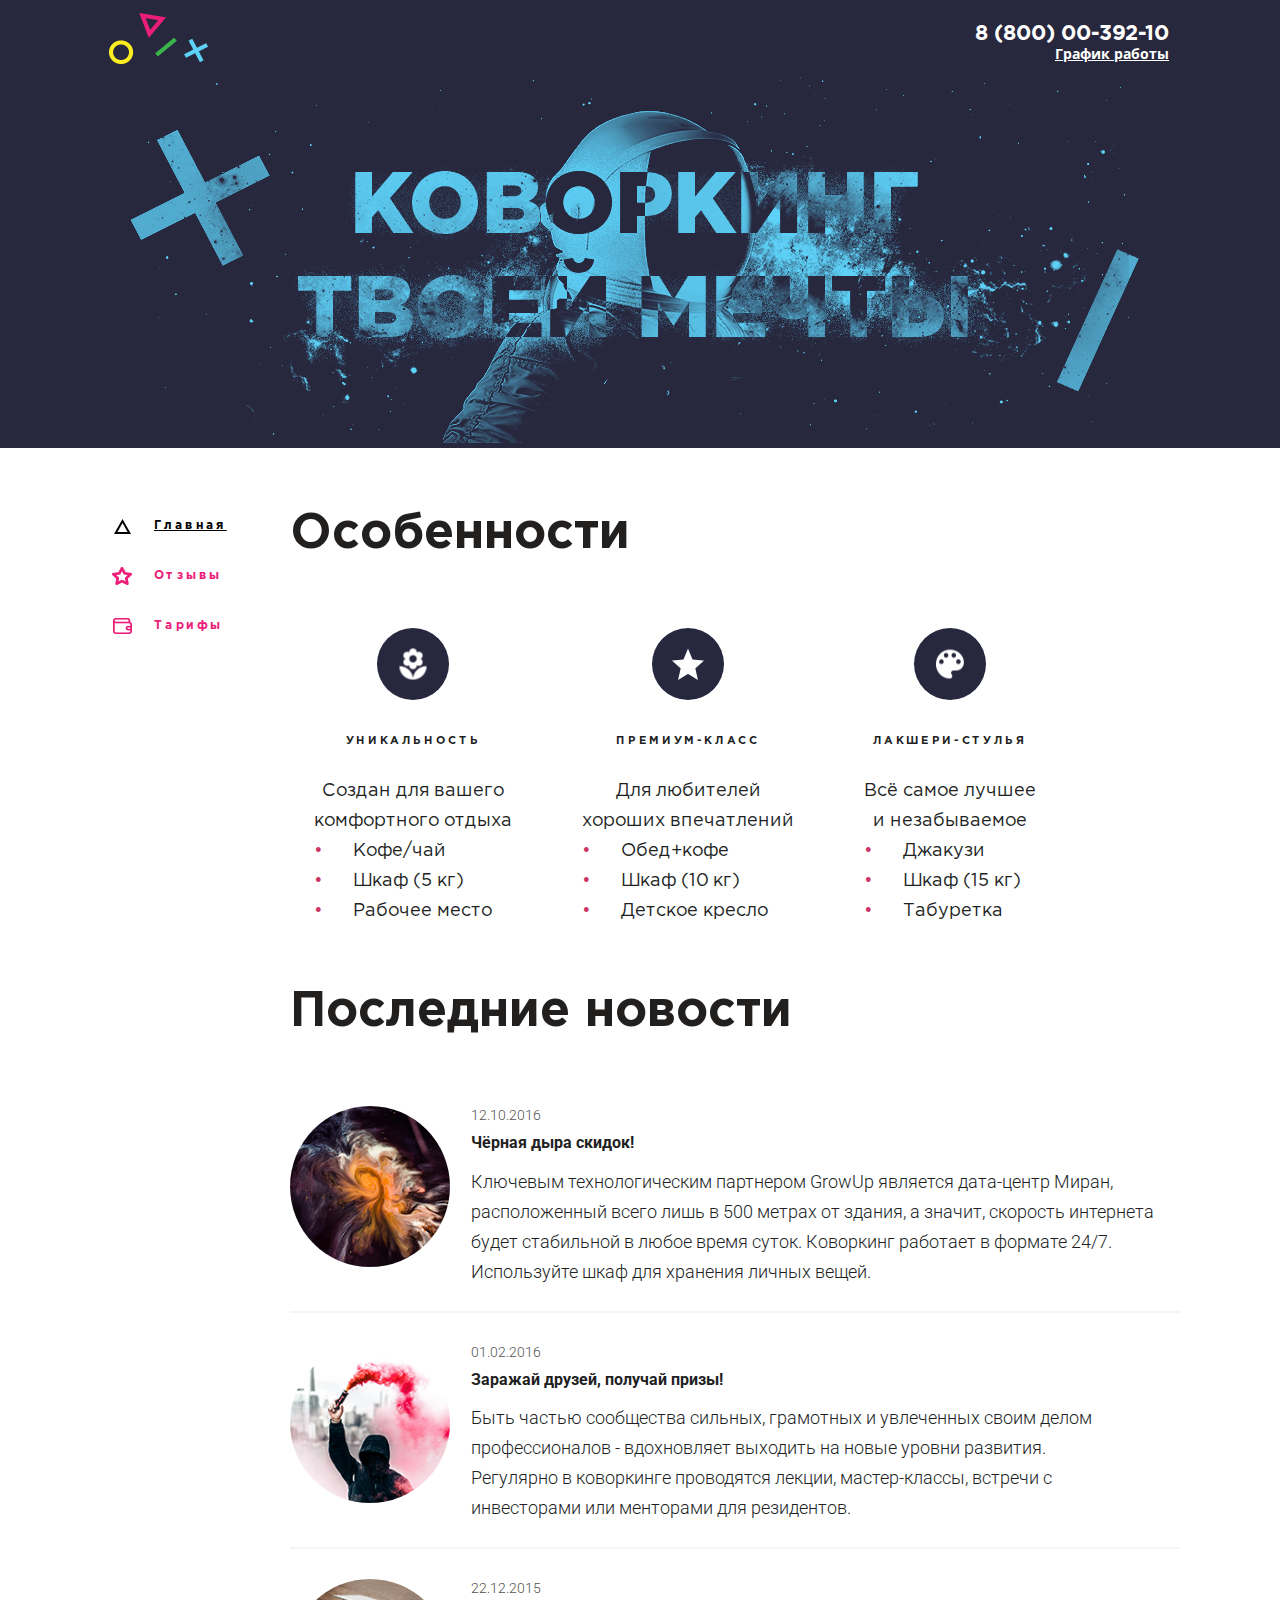
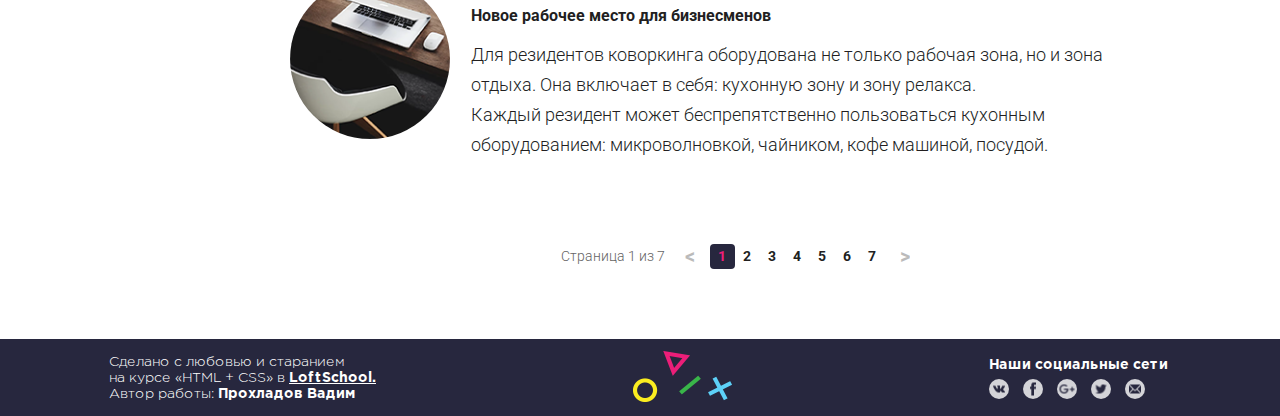
==== commit 0187408b: "Исправление отступов и пункта" ====
--- a/index.html
+++ b/index.html
@@ -5,7 +5,7 @@
 	<link rel="stylesheet" href="main.css">
 	<meta name="viewport" content="width=1100, initial-scale=1.0">
 	<link href="https://fonts.googleapis.com/css?family=Open+Sans:700|Roboto:300&display=swap" rel="stylesheet">
-	<title>Coworking</title>
+	<title>Главная страница</title>
 </head>
 <body>
 	<div class="wrapper">
@@ -28,7 +28,7 @@
 		</header>
 		<!-- Конец хэдера -->
 
-		<div class="maincontent">
+		<div class="maincontent maincontent-workadium">
 			<div class="dream-preview">
 					<img src="img/Banner.png" alt="picture_your_dream" class="dream-preview__picture">
 			</div>
@@ -157,7 +157,7 @@
                				<a href="#" class="pagination__prev"><</a>
 
                				<ul class="pagination__pages-item">
-                  				<li class="pagination__pages-item"><a href="#" class="pagination__pages-link">1</a></li>
+                  				<li class="pagination__pages-item"><a href="#" class="pagination__pages-link pagination__pages-link--active">1</a></li>
 
                   				<li class="pagination__pages-item">
                     				<a href="#" class="pagination__pages-link">2</a>
@@ -176,7 +176,7 @@
                 
                 			<a href="#" class="pagination__next">></a>
               			</div>	 
-
+					</div>	  	
 				</div>
 			</div>
 		</div>
--- a/main.css
+++ b/main.css
@@ -11,4 +11,11 @@
 @import url('css/block/pagination.css');
 @import url('css/block/footer.css');
 @import url('css/block/information.css');
-@import url('css/block/social.css');+@import url('css/block/social.css');
+@import url('css/block/breadcrumbs.css');
+@import url('css/block/comments.css');
+@import url('css/block/offer.css');
+@import url('css/block/reviews-blank.css');
+@import url('css/block/price.css');
+@import url('css/block/partners.css');
+@import url('css/block/intro.css');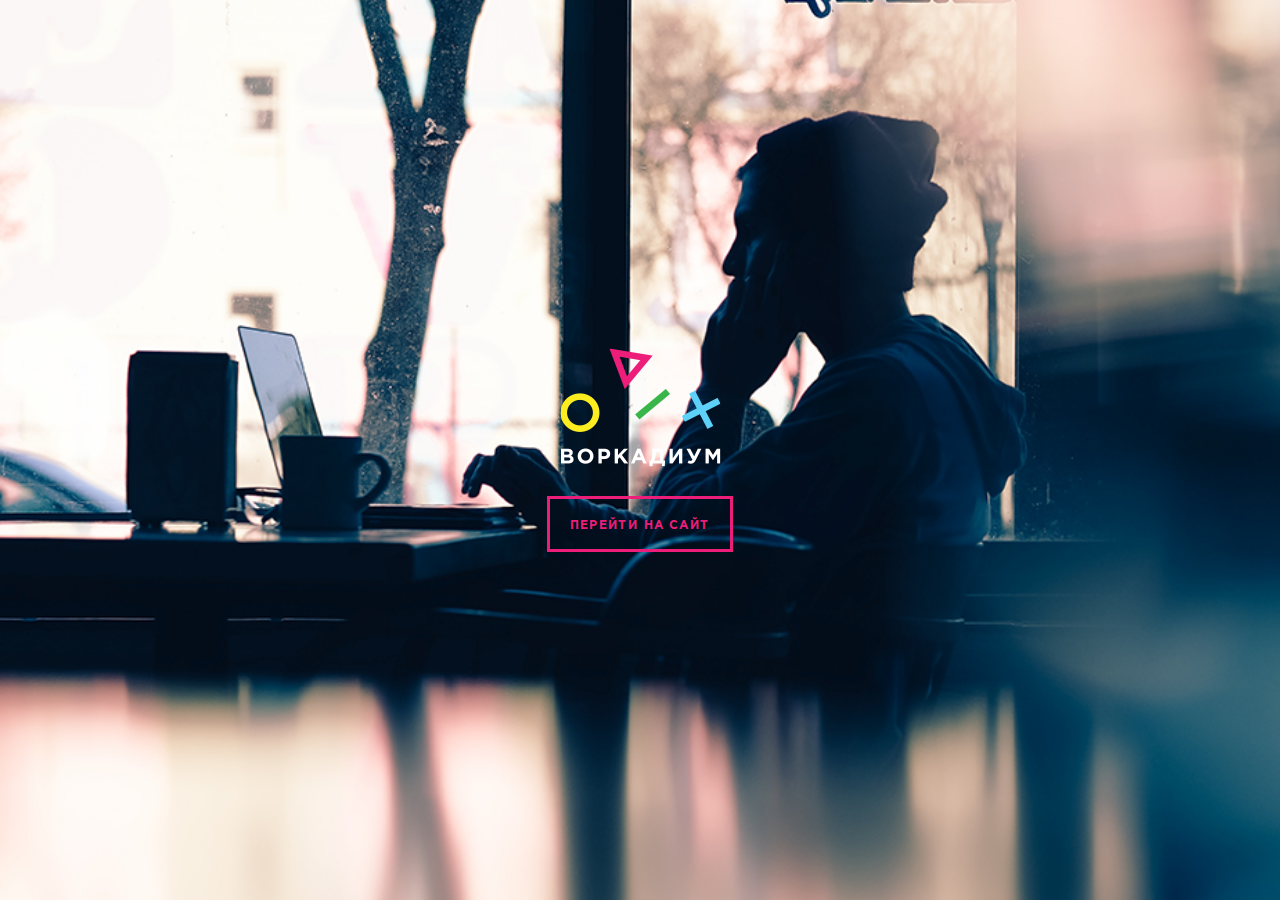
==== commit 041e2033: "Добавил стр интро и изменил назначение стр index на workadium" ====
--- a/index.html
+++ b/index.html
@@ -1,210 +1,20 @@
 <!DOCTYPE html>
 <html lang="ru">
 <head>
-	<meta charset="UTF-8">
-	<link rel="stylesheet" href="main.css">
-	<meta name="viewport" content="width=1100, initial-scale=1.0">
-	<link href="https://fonts.googleapis.com/css?family=Open+Sans:700|Roboto:300&display=swap" rel="stylesheet">
-	<title>Главная страница</title>
+    <meta charset="UTF-8">
+    <link rel="stylesheet" href="main.css">
+    <meta name="viewport" content="width=1100, initial-scale=1.0">
+    <link href="https://fonts.googleapis.com/css?family=Open+Sans:700|Roboto:300&display=swap" rel="stylesheet">
+    <title>Coworking</title>
 </head>
 <body>
-	<div class="wrapper">
-		<!-- Начало хэдера -->
-		<header class="header">
+    <div class="wrapper wrapper-intro"> 
 
-		<div class="container">
+        <div class="intro-block">
+            <img src="img/intro_logo.png" alt="logo" class="intro-block__intro-logo">
+            <button class="intro-block__btn"><a class="intro-block__btn__link" href="workadium.html">ПЕРЕЙТИ НА САЙТ</a></button>
+        </div>
 
-			<a href="" class="logo">
-				<img src="img/logo-fig.png" alt="logo_gigure" class="header__logo">
-			</a>
-
-			<address class="contact-information">
-				<div class="contact-information__phone">8 (800) 00-392-10</div>
-				<div class="contact-information__schedule-work"><a href="#">График работы</a></div>
-			</address>
-
-		</div>
-
-		</header>
-		<!-- Конец хэдера -->
-
-		<div class="maincontent maincontent-workadium">
-			<div class="dream-preview">
-					<img src="img/Banner.png" alt="picture_your_dream" class="dream-preview__picture">
-			</div>
-			
-			<div class="container">
-				<!-- Начало сайдбара -->
-				<aside class="sidebar">
-					<nav class="menu">
-						<ul class="menu__list">
-							<li class="menu__item"><a href="index.html" class="menu__text menu__text--active menu__text--icon--triangle menu__text--icon--triangle--active">Главная</a></li>
-							<li class="menu__item"><a href="comments.html" class="menu__text menu__text--icon--star">Отзывы</a></li>
-							<li class="menu__item"><a href="prices.html" class="menu__text menu__text--icon--wallet">Тарифы</a></li>
-						</ul>
-					</nav>
-				</aside>
-				<!-- Конец сайдбара -->
-
-				<div class="page">
-					
-					<!-- Секция Особенностей начало -->
-					<div class="features">
-						<h3 class="features__title title">Особенности</h3>
-
-
-						<ul class="features__list">
-
-							<li class="features__item">
-
-								<div class="features__picture">
-									<img src="img/flower.png" alt="flower" class="features__picture__icon">
-								</div>
-
-								<div class="features__description">
-									<h4 class="features__description__subtitle">УНИКАЛЬНОСТЬ</h4>
-									<p class="features__description__text">Создан для вашего <br> комфортного отдыха</p>
-									<ul>
-										<li class="features__description__list">Кофе/чай</li>
-										<li class="features__description__list">Шкаф (5 кг)</li>
-										<li class="features__description__list">Рабочее место</li>
-									</ul>
-								</div>
-
-							</li>
-							
-							<li class="features__item">
-
-									<div class="features__picture">
-										<img src="img/star.png" alt="star" class="features__picture__icon">
-									</div>
-	
-									<div class="features__description">
-										<h4 class="features__description__subtitle">ПРЕМИУМ-КЛАСС</h4>
-										<p class="features__description__text">Для любителей <br> хороших впечатлений</p>
-										<ul>	
-											<li class="features__description__list">Обед+кофе</li>
-											<li class="features__description__list">Шкаф (10 кг)</li>
-											<li class="features__description__list">Детское кресло</li>
-										</ul>
-									</div>
-	
-								</li>
-								
-							<li class="features__item">
-
-									<div class="features__picture">
-										<img src="img/palette.png" alt="palette" class="features__picture__icon">
-									</div>
-	
-									<div class="features__description">
-										<h4 class="features__description__subtitle">ЛАКШЕРИ-СТУЛЬЯ</h4>
-										<p class="features__description__text">Всё самое лучшее <br> и незабываемое</p>
-									<ul>
-										<li class="features__description__list">Джакузи</li>
-										<li class="features__description__list">Шкаф (15 кг)</li>
-										<li class="features__description__list">Табуретка</li>
-									</ul>
-									</div>
-	
-							</li>
-
-						</ul>
-					</div>
-				
-
-
-					<!-- Лента новостей начало -->
-					<div class="news">
-						<h3 class="news__title title">Последние новости</h3>
-						<ul class="news__list">
-
-							<li class="news__item">
-								<img src="img/news_picture_one.png" alt="black_hole" class="news__picture">
-								<div class="news__desc">
-									<div class="news__date">12.10.2016</div>
-									<h3 class="news__subtitle">Чёрная дыра скидок!</h3>
-									<p class="news__text">Ключевым технологическим партнером GrowUp является дата-центр Миран, <br>расположенный всего лишь в 500 метрах от здания, а значит, скорость интернета<br> будет стабильной в любое время суток. Коворкинг работает в формате 24/7.<br>Используйте шкаф для хранения личных вещей.</p>
-								</div>
-							</li>
-
-							<li class="news__item">
-							<img src="img/news_picture_two.png" alt="smoke" class="news__picture">
-							<div class="news__desc">
-								<div class="news__date">01.02.2016</div>
-								<h3 class="news__subtitle">Заражай друзей, получай призы!</h3>
-								<p class="news__text">Быть частью сообщества сильных, грамотных и увлеченных своим делом<br>профессионалов - вдохновляет выходить на новые уровни развития.<br>Регулярно в коворкинге проводятся лекции, мастер-классы, встречи с<br> инвесторами или менторами для резидентов.</p>
-							</div>
-							</li>
-
-							<li class="news__item">
-							<img src="img/news_picture_three.png" alt="work_place" class="news__picture">
-							<div class="news__desc">
-								<div class="news__date">22.12.2015</div>
-								<h3 class="news__subtitle">Новое рабочее место для бизнесменов</h3>
-								<p class="news__text">Для резидентов коворкинга оборудована не только рабочая зона, но и зона<br> отдыха. Она включает в себя: кухонную зону и зону релакса.<br>
-								Каждый резидент может беспрепятственно пользоваться кухонным<br> оборудованием: микроволновкой, чайником, кофе машиной, посудой.</p>
-							</div>
-							</li>
-						</ul>
-					</div>
-				<!-- Лента новостей конец -->
-
-					<div class="pagination">
-             			<div class="pagination__display">Страница 1 из 7</div>
-
-              			<div class="pagination__controlls">
-               				<a href="#" class="pagination__prev"><</a>
-
-               				<ul class="pagination__pages-item">
-                  				<li class="pagination__pages-item"><a href="#" class="pagination__pages-link pagination__pages-link--active">1</a></li>
-
-                  				<li class="pagination__pages-item">
-                    				<a href="#" class="pagination__pages-link">2</a>
-                  				</li>
-
-                  				<li class="pagination__pages-item"><a href="#" class="pagination__pages-link">3</a></li>
-
-                  				<li class="pagination__pages-item"><a href="#" class="pagination__pages-link">4</a></li>
-
-                 				<li class="pagination__pages-item"><a href="#" class="pagination__pages-link">5</a></li>
-
-                  				<li class="pagination__pages-item"><a href="#" class="pagination__pages-link">6</a></li>
-
-                  				<li class="pagination__pages-item"><a href="#" class="pagination__pages-link">7</a></li>
-                			</ul>
-                
-                			<a href="#" class="pagination__next">></a>
-              			</div>	 
-					</div>	  	
-				</div>
-			</div>
-		</div>
-		<!-- Футер сайта начало-->
-		<footer class="footer">
-
-			<div class="container">
-				<div class="information">
-					Сделано с любовью и старанием<br>
-					на курсе «HTML + CSS» в <a href="#">LoftSchool.</a><br>
-					Автор работы: <span class="information__author">Прохладов Вадим</span>
-				</div>
-				<a href="#" class="logo_two"><img src="img/logo-fig.png" alt="logo_gigure" class="footer__logo"></a>
-				<div class="social">
-					<div class="social__title">Наши социальные сети</div>
-						<ul class="social__list">
-							<li class="social__item"><a href="#" class="social__url"><img src="img/vk.png" alt="vkontakte" class="social_icon"></a></li>
-							<li class="social__item"><a href="#" class="social__url"><img src="img/fb.png" alt="facebook" class="social_icon"></a></li>
-							<li class="social__item"><a href="#" class="social__url"><img src="img/google.png" alt="google" class="social_icon"></a></li>
-							<li class="social__item"><a href="#" class="social__url"><img src="img/twitter.png" alt="twitter" class="social_icon"></a></li>
-							<li class="social__item"><a href="#" class="social__url"><img src="img/mail.png" alt="mail" class="social_icon"></a></li>
-						</ul>
-				</div>
-
-			</div>
-
-		</footer>
-		<!-- Футер сайта конец-->
-	</div>
+    </div>
 </body>
 </html>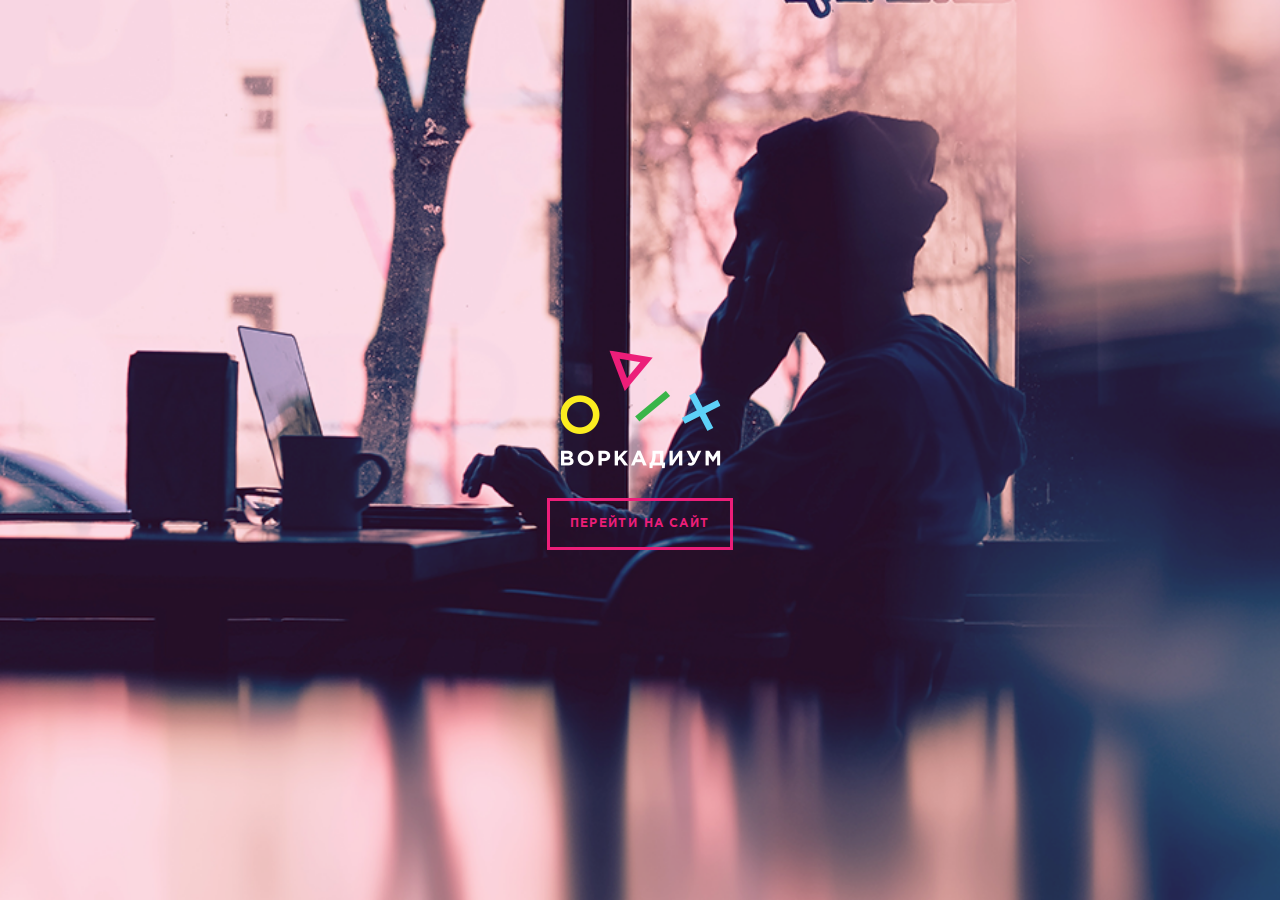
==== commit 8976a15a: "Наложение цвета в intro" ====
--- a/index.html
+++ b/index.html
@@ -10,10 +10,16 @@
 <body>
     <div class="wrapper wrapper-intro"> 
 
+        
+            <div class="wrapper-intro__bcg-color">
+
+
         <div class="intro-block">
             <img src="img/intro_logo.png" alt="logo" class="intro-block__intro-logo">
-            <button class="intro-block__btn"><a class="intro-block__btn__link" href="workadium.html">ПЕРЕЙТИ НА САЙТ</a></button>
+            <a class="intro-block__link" href="workadium.html"> <button type="button" class="intro-block__link__btn">ПЕРЕЙТИ НА САЙТ</button> </a>
         </div>
+
+    </div>
 
     </div>
 </body>
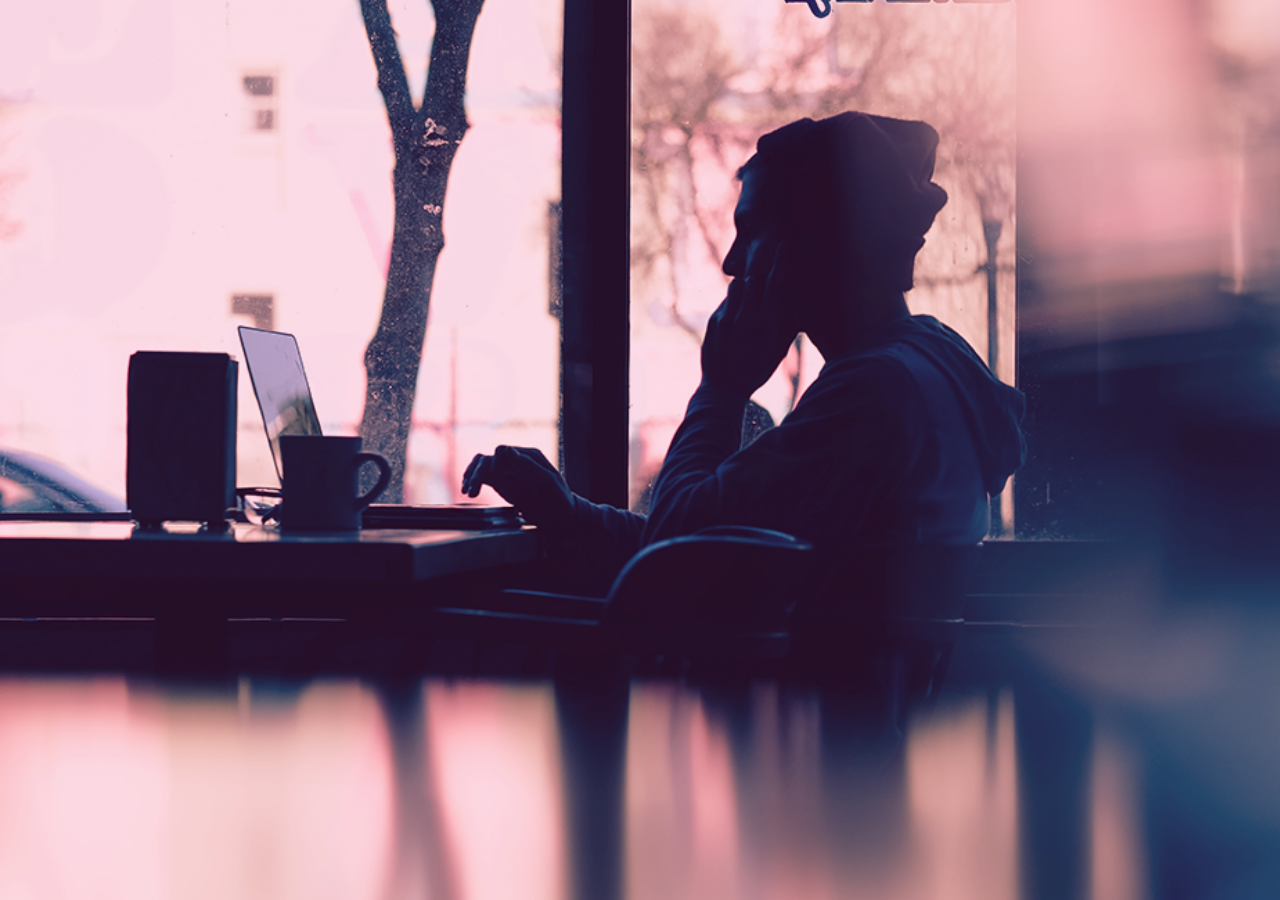
==== commit 241f340c: "Добавил анимацию лого" ====
--- a/index.html
+++ b/index.html
@@ -19,7 +19,7 @@
             <a class="intro-block__link" href="workadium.html"> <button type="button" class="intro-block__link__btn">ПЕРЕЙТИ НА САЙТ</button> </a>
         </div>
 
-    </div>
+            </div>
 
     </div>
 </body>
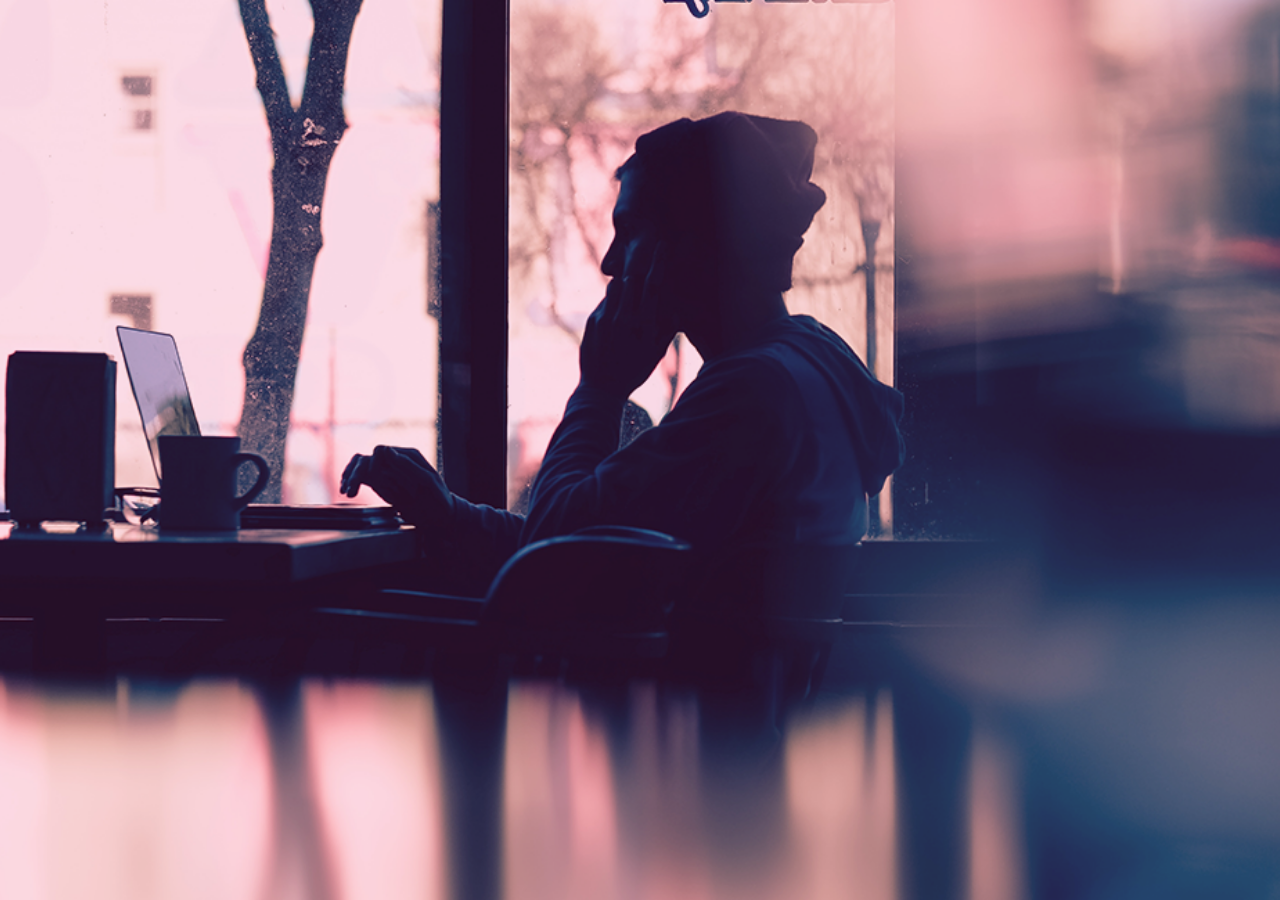
==== commit 14778998: "Верстка по новому макету" ====
--- a/index.html
+++ b/index.html
@@ -3,24 +3,18 @@
 <head>
     <meta charset="UTF-8">
     <link rel="stylesheet" href="main.css">
-    <meta name="viewport" content="width=1100, initial-scale=1.0">
+    <meta name="viewport" content="width=1100, initial-scale=1">
     <link href="https://fonts.googleapis.com/css?family=Open+Sans:700|Roboto:300&display=swap" rel="stylesheet">
     <title>Coworking</title>
 </head>
 <body>
     <div class="wrapper wrapper-intro"> 
-
-        
-            <div class="wrapper-intro__bcg-color">
-
-
-        <div class="intro-block">
-            <img src="img/intro_logo.png" alt="logo" class="intro-block__intro-logo">
-            <a class="intro-block__link" href="workadium.html"> <button type="button" class="intro-block__link__btn">ПЕРЕЙТИ НА САЙТ</button> </a>
-        </div>
-
+        <div class="wrapper-intro__bcg-color">
+            <div class="intro-block">
+                <img src="img/intro_logo.png" alt="logo" class="intro-block__intro-logo">
+                <a class="intro-block__link" href="workadium.html">Перейти на сайт</a>
             </div>
-
+        </div>  
     </div>
 </body>
 </html>--- a/main.css
+++ b/main.css
@@ -5,7 +5,7 @@
 @import url('css/block/logo.css');
 @import url('css/block/contact_information.css');
 @import url('css/block/dream-preview.css');
-@import url('css/block/nav.css');
+@import url('css/block/sidebar.css');
 @import url('css/block/features.css');
 @import url('css/block/news.css');
 @import url('css/block/pagination.css');
@@ -13,7 +13,7 @@
 @import url('css/block/information.css');
 @import url('css/block/social.css');
 @import url('css/block/breadcrumbs.css');
-@import url('css/block/comments.css');
+@import url('css/block/reviews.css');
 @import url('css/block/offer.css');
 @import url('css/block/reviews-blank.css');
 @import url('css/block/price.css');
